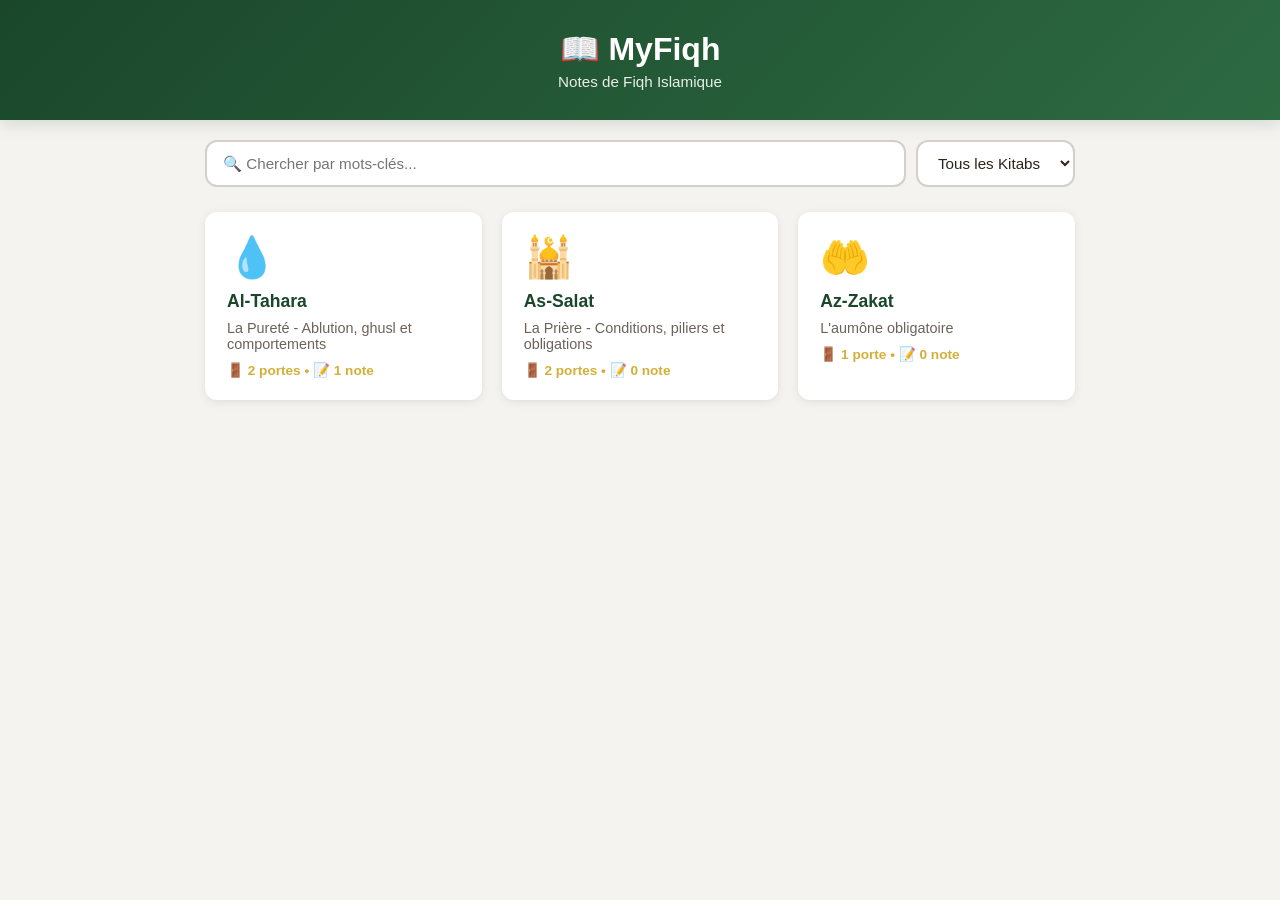
==== app/myfiqh/index.html @ 8900a863 "📖 Ajouter MyFiqh - Section Notes de Fiqh Structure: - Kitabs (livres) → Portes (chapitres) → Notes (" ====
<!DOCTYPE html>
<html lang="fr">
<head>
    <meta charset="UTF-8">
    <meta name="viewport" content="width=device-width, initial-scale=1.0, viewport-fit=cover">
    <meta name="theme-color" content="#1a472a">
    <meta name="apple-mobile-web-app-capable" content="yes">
    <meta name="apple-mobile-web-app-status-bar-style" content="black-translucent">
    <meta name="apple-mobile-web-app-title" content="MyFiqh">
    <title>MyFiqh - Notes de Fiqh</title>
    <link rel="manifest" href="manifest.json">
    <link rel="icon" href="data:image/svg+xml,<svg xmlns='http://www.w3.org/2000/svg' viewBox='0 0 180 180'><rect fill='%231a472a' width='180' height='180'/><text x='50%' y='50%' font-size='80' fill='white' text-anchor='middle' dy='.35em'>📖</text></svg>">
    <link rel="stylesheet" href="styles.css">
</head>
<body>
    <!-- Header -->
    <header class="header">
        <div class="header-content">
            <h1>📖 MyFiqh</h1>
            <p class="subtitle">Notes de Fiqh Islamique</p>
        </div>
    </header>

    <!-- Search & Filter -->
    <div class="container">
        <div class="search-bar">
            <input type="text" id="searchInput" placeholder="🔍 Chercher par mots-clés..." class="search-input">
            <select id="kitabFilter" class="filter-select">
                <option value="">Tous les Kitabs</option>
            </select>
        </div>

        <!-- Main Content -->
        <main id="mainContent" class="main-content">
            <!-- Kitabs List View (default) -->
            <div id="kitabsListView" class="view active">
                <div id="kitabsList" class="kitabs-grid"></div>
            </div>

            <!-- Portes View (when kitab selected) -->
            <div id="portesView" class="view">
                <button class="btn-back" onclick="backToKitabs()">← Retour</button>
                <div id="portesContent"></div>
            </div>

            <!-- Notes View (when porte selected) -->
            <div id="notesView" class="view">
                <button class="btn-back" onclick="backToPortes()">← Retour</button>
                <div id="notesContent"></div>
            </div>

            <!-- Note Detail View -->
            <div id="noteDetailView" class="view">
                <button class="btn-back" onclick="backToNotes()">← Retour</button>
                <div id="noteDetailContent"></div>
            </div>

            <!-- Search Results View -->
            <div id="searchResultsView" class="view">
                <button class="btn-back" onclick="clearSearch()">← Retour</button>
                <div id="searchResults" class="search-results"></div>
            </div>
        </main>
    </div>

    <script src="data.js"></script>
    <script src="app.js"></script>
</body>
</html>
---- app/myfiqh/styles.css ----
* {
    margin: 0;
    padding: 0;
    box-sizing: border-box;
}

:root {
    --primary: #1a472a;
    --primary-light: #2d6a42;
    --accent: #d4af37;
    --accent-light: #e8c957;
    --bg: #f5f3f0;
    --text: #2c2416;
    --text-light: #6b6259;
    --border: #d4cfc8;
    --shadow: 0 2px 8px rgba(26, 71, 42, 0.1);
    --shadow-lg: 0 4px 16px rgba(26, 71, 42, 0.15);
    --radius: 12px;
}

html {
    -webkit-touch-callout: none;
    -webkit-user-select: none;
    user-select: none;
}

body {
    font-family: 'Segoe UI', Tahoma, Geneva, Verdana, sans-serif;
    background: var(--bg);
    color: var(--text);
    min-height: 100vh;
    padding-bottom: 20px;
}

/* Header */
.header {
    background: linear-gradient(135deg, var(--primary) 0%, var(--primary-light) 100%);
    color: white;
    padding: 30px 20px;
    text-align: center;
    box-shadow: var(--shadow-lg);
    margin-bottom: 20px;
}

.header-content h1 {
    font-size: 2rem;
    margin-bottom: 5px;
}

.subtitle {
    font-size: 0.95rem;
    opacity: 0.9;
}

/* Container */
.container {
    max-width: 900px;
    margin: 0 auto;
    padding: 0 15px;
}

/* Search & Filter */
.search-bar {
    display: flex;
    gap: 10px;
    margin-bottom: 25px;
    flex-wrap: wrap;
}

.search-input {
    flex: 1;
    min-width: 200px;
    padding: 12px 16px;
    border: 2px solid var(--border);
    border-radius: var(--radius);
    font-size: 0.95rem;
    transition: all 0.3s;
    background: white;
}

.search-input:focus {
    outline: none;
    border-color: var(--primary);
    box-shadow: 0 0 0 3px rgba(26, 71, 42, 0.1);
}

.filter-select {
    padding: 12px 16px;
    border: 2px solid var(--border);
    border-radius: var(--radius);
    background: white;
    color: var(--text);
    font-size: 0.95rem;
    cursor: pointer;
    transition: all 0.3s;
}

.filter-select:focus {
    outline: none;
    border-color: var(--primary);
}

/* Views */
.main-content {
    min-height: 400px;
}

.view {
    display: none;
    animation: fadeIn 0.3s ease;
}

.view.active {
    display: block;
}

@keyframes fadeIn {
    from {
        opacity: 0;
        transform: translateY(10px);
    }
    to {
        opacity: 1;
        transform: translateY(0);
    }
}

/* Kitabs Grid */
.kitabs-grid {
    display: grid;
    grid-template-columns: repeat(auto-fill, minmax(250px, 1fr));
    gap: 20px;
    margin-bottom: 30px;
}

.kitab-card {
    background: white;
    border-radius: var(--radius);
    padding: 20px;
    cursor: pointer;
    transition: all 0.3s;
    box-shadow: var(--shadow);
    border: 2px solid transparent;
}

.kitab-card:hover {
    transform: translateY(-4px);
    box-shadow: var(--shadow-lg);
    border-color: var(--accent);
}

.kitab-icon {
    font-size: 2.5rem;
    margin-bottom: 10px;
}

.kitab-card h3 {
    color: var(--primary);
    margin-bottom: 8px;
    font-size: 1.1rem;
}

.kitab-card p {
    color: var(--text-light);
    font-size: 0.9rem;
    margin-bottom: 10px;
}

.kitab-count {
    font-size: 0.85rem;
    color: var(--accent);
    font-weight: 600;
}

/* Portes List */
.portes-header {
    margin-bottom: 25px;
}

.portes-header h2 {
    color: var(--primary);
    margin-bottom: 5px;
    display: flex;
    align-items: center;
    gap: 10px;
}

.portes-list {
    display: flex;
    flex-direction: column;
    gap: 12px;
}

.porte-item {
    background: white;
    border-left: 4px solid var(--primary);
    padding: 16px;
    border-radius: var(--radius);
    cursor: pointer;
    transition: all 0.3s;
    box-shadow: var(--shadow);
}

.porte-item:hover {
    transform: translateX(4px);
    box-shadow: var(--shadow-lg);
}

.porte-item h4 {
    color: var(--primary);
    margin-bottom: 5px;
}

.porte-item p {
    color: var(--text-light);
    font-size: 0.9rem;
}

.porte-count {
    font-size: 0.85rem;
    color: var(--accent);
    margin-top: 8px;
    font-weight: 600;
}

/* Notes List */
.notes-header {
    margin-bottom: 25px;
}

.notes-header h2 {
    color: var(--primary);
    margin-bottom: 5px;
}

.notes-list {
    display: flex;
    flex-direction: column;
    gap: 12px;
}

.note-item {
    background: white;
    border-left: 4px solid var(--accent);
    padding: 16px;
    border-radius: var(--radius);
    cursor: pointer;
    transition: all 0.3s;
    box-shadow: var(--shadow);
}

.note-item:hover {
    transform: translateX(4px);
    box-shadow: var(--shadow-lg);
}

.note-item h4 {
    color: var(--primary);
    margin-bottom: 5px;
}

.note-item p {
    color: var(--text-light);
    font-size: 0.9rem;
    margin-bottom: 8px;
}

.note-meta {
    display: flex;
    gap: 15px;
    font-size: 0.8rem;
    color: var(--text-light);
}

.note-tags {
    display: flex;
    gap: 8px;
    flex-wrap: wrap;
    margin-top: 8px;
}

.note-tag {
    background: var(--primary);
    color: white;
    padding: 4px 10px;
    border-radius: 20px;
    font-size: 0.75rem;
    font-weight: 600;
}

/* Note Detail */
.note-detail {
    background: white;
    border-radius: var(--radius);
    padding: 25px;
    box-shadow: var(--shadow);
    line-height: 1.8;
}

.note-detail h2 {
    color: var(--primary);
    margin-bottom: 10px;
    font-size: 1.6rem;
}

.note-detail-meta {
    display: flex;
    gap: 20px;
    margin-bottom: 20px;
    padding-bottom: 15px;
    border-bottom: 2px solid var(--border);
    flex-wrap: wrap;
}

.meta-item {
    display: flex;
    align-items: center;
    gap: 8px;
    color: var(--text-light);
    font-size: 0.9rem;
}

.note-content {
    color: var(--text);
    margin: 20px 0;
}

.note-content h3 {
    color: var(--primary);
    margin-top: 20px;
    margin-bottom: 10px;
    font-size: 1.2rem;
}

.note-content p {
    margin-bottom: 12px;
    line-height: 1.8;
}

.note-content ul,
.note-content ol {
    margin-left: 20px;
    margin-bottom: 12px;
}

.note-content li {
    margin-bottom: 8px;
}

.note-content blockquote {
    border-left: 4px solid var(--accent);
    padding-left: 16px;
    margin: 15px 0;
    color: var(--text-light);
    font-style: italic;
}

/* Search Results */
.search-results {
    display: flex;
    flex-direction: column;
    gap: 12px;
}

.search-result-item {
    background: white;
    border-left: 4px solid var(--primary);
    padding: 16px;
    border-radius: var(--radius);
    cursor: pointer;
    transition: all 0.3s;
    box-shadow: var(--shadow);
}

.search-result-item:hover {
    transform: translateX(4px);
    box-shadow: var(--shadow-lg);
}

.search-result-breadcrumb {
    font-size: 0.85rem;
    color: var(--text-light);
    margin-bottom: 8px;
}

.search-result-title {
    color: var(--primary);
    margin-bottom: 5px;
    font-weight: 600;
}

.search-result-excerpt {
    color: var(--text-light);
    font-size: 0.9rem;
    margin-bottom: 8px;
}

/* Buttons */
.btn-back {
    display: inline-flex;
    align-items: center;
    gap: 8px;
    background: var(--primary);
    color: white;
    border: none;
    padding: 10px 16px;
    border-radius: var(--radius);
    cursor: pointer;
    font-size: 0.95rem;
    font-weight: 600;
    margin-bottom: 20px;
    transition: all 0.3s;
}

.btn-back:hover {
    background: var(--primary-light);
    transform: translateX(-2px);
}

/* Empty State */
.empty-state {
    text-align: center;
    padding: 40px 20px;
    color: var(--text-light);
}

.empty-state p {
    font-size: 1.1rem;
    margin-bottom: 10px;
}

.empty-state-icon {
    font-size: 3rem;
    margin-bottom: 15px;
    opacity: 0.5;
}

/* Mobile Responsive */
@media (max-width: 768px) {
    .header-content h1 {
        font-size: 1.5rem;
    }

    .kitabs-grid {
        grid-template-columns: 1fr;
    }

    .search-bar {
        flex-direction: column;
    }

    .search-input {
        min-width: 100%;
    }

    .note-detail {
        padding: 16px;
    }

    .note-detail h2 {
        font-size: 1.3rem;
    }

    .note-detail-meta {
        flex-direction: column;
        gap: 10px;
    }
}

/* Print Styles */
@media print {
    .header,
    .search-bar,
    .btn-back {
        display: none;
    }

    .note-detail {
        box-shadow: none;
        border: 1px solid var(--border);
    }
}
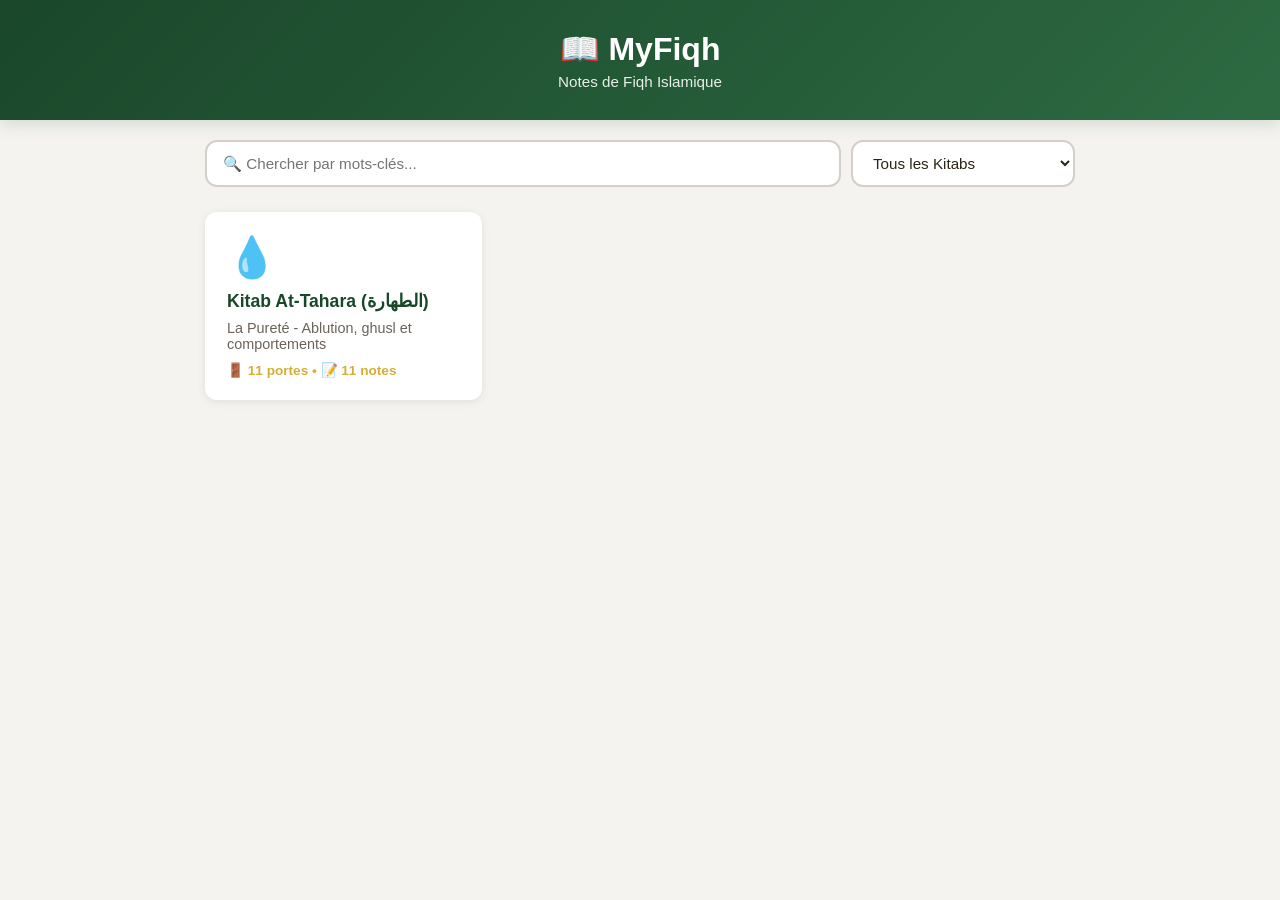
==== commit f2207be7: "♻️ Refactoriser MyFiqh - Architecture modulaire Structure avant: ❌ Tout dans data.js (20KB+) ❌ Diffi" ====
--- a/app/myfiqh/index.html
+++ b/app/myfiqh/index.html
@@ -63,7 +63,11 @@
         </main>
     </div>
 
-    <script src="data.js"></script>
+    <!-- Charger les données -->
+    <script src="data/kitabs/tahara.js"></script>
+    <!-- Charger le loader (combine tous les kitabs) -->
+    <script src="data/index.js"></script>
+    <!-- Charger l'app -->
     <script src="app.js"></script>
 </body>
 </html>
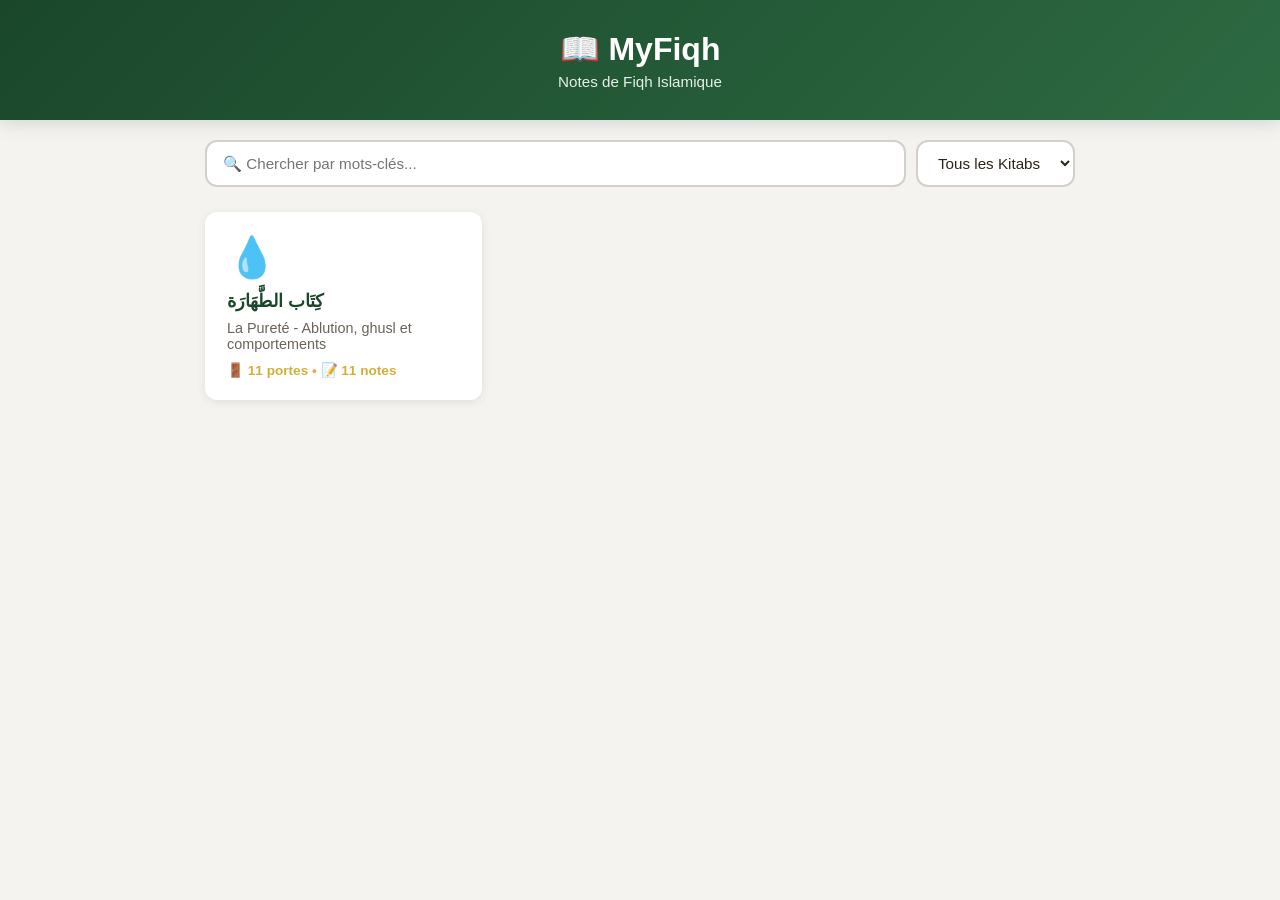
==== commit b663afc8: "♻️ Refactoriser Kitab At-Tahara - 11 baabs en fichiers séparés Architecture: - data/kitabs/tahara/ (" ====
--- a/app/myfiqh/index.html
+++ b/app/myfiqh/index.html
@@ -63,7 +63,19 @@
         </main>
     </div>
 
-    <!-- Charger les données -->
+    <!-- Charger les baabs de Tahara (11 fichiers séparés) -->
+    <script src="data/kitabs/tahara/eau.js"></script>
+    <script src="data/kitabs/tahara/recipients.js"></script>
+    <script src="data/kitabs/tahara/besoins.js"></script>
+    <script src="data/kitabs/tahara/siwak.js"></script>
+    <script src="data/kitabs/tahara/wudhu.js"></script>
+    <script src="data/kitabs/tahara/khuffayn.js"></script>
+    <script src="data/kitabs/tahara/annulation.js"></script>
+    <script src="data/kitabs/tahara/ghusl.js"></script>
+    <script src="data/kitabs/tahara/najasa.js"></script>
+    <script src="data/kitabs/tahara/tayammum.js"></script>
+    <script src="data/kitabs/tahara/hayd.js"></script>
+    <!-- Charger le kitab (combine les baabs) -->
     <script src="data/kitabs/tahara.js"></script>
     <!-- Charger le loader (combine tous les kitabs) -->
     <script src="data/index.js"></script>
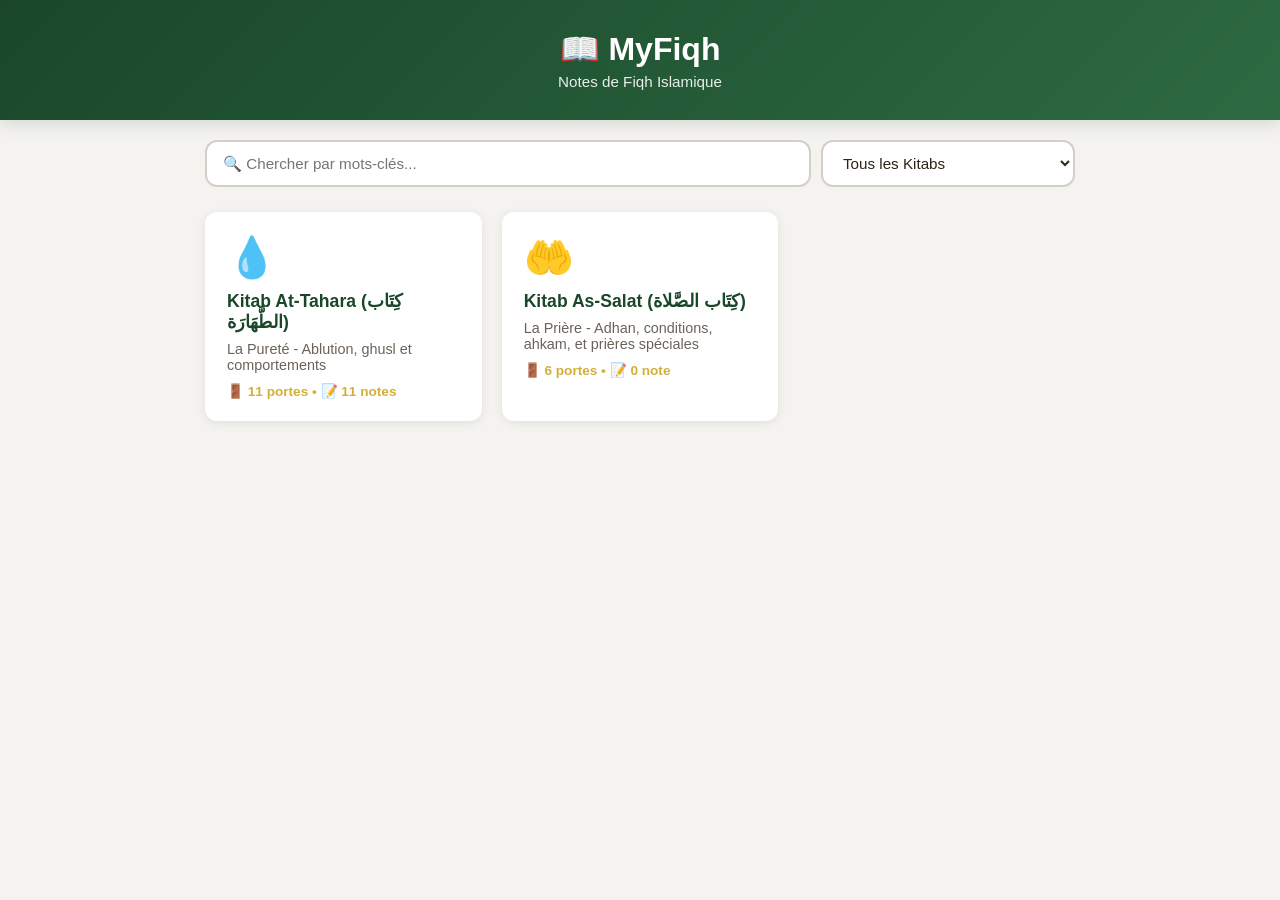
==== commit 4055e7f4: "✨ Créer Kitab As-Salat avec 6 baabs vides Structure créée: - data/kitabs/salat/ (dossier)   ├── adha" ====
--- a/app/myfiqh/index.html
+++ b/app/myfiqh/index.html
@@ -75,8 +75,19 @@
     <script src="data/kitabs/tahara/najasa.js"></script>
     <script src="data/kitabs/tahara/tayammum.js"></script>
     <script src="data/kitabs/tahara/hayd.js"></script>
-    <!-- Charger le kitab (combine les baabs) -->
+    <!-- Charger le kitab Tahara (combine les baabs) -->
     <script src="data/kitabs/tahara.js"></script>
+
+    <!-- Charger les baabs de Salat (6 fichiers séparés) -->
+    <script src="data/kitabs/salat/adhan.js"></script>
+    <script src="data/kitabs/salat/conditions.js"></script>
+    <script src="data/kitabs/salat/ahkam.js"></script>
+    <script src="data/kitabs/salat/sujud-sahw.js"></script>
+    <script src="data/kitabs/salat/jamaa.js"></script>
+    <script src="data/kitabs/salat/jumuah.js"></script>
+    <!-- Charger le kitab Salat (combine les baabs) -->
+    <script src="data/kitabs/salat.js"></script>
+
     <!-- Charger le loader (combine tous les kitabs) -->
     <script src="data/index.js"></script>
     <!-- Charger l'app -->
